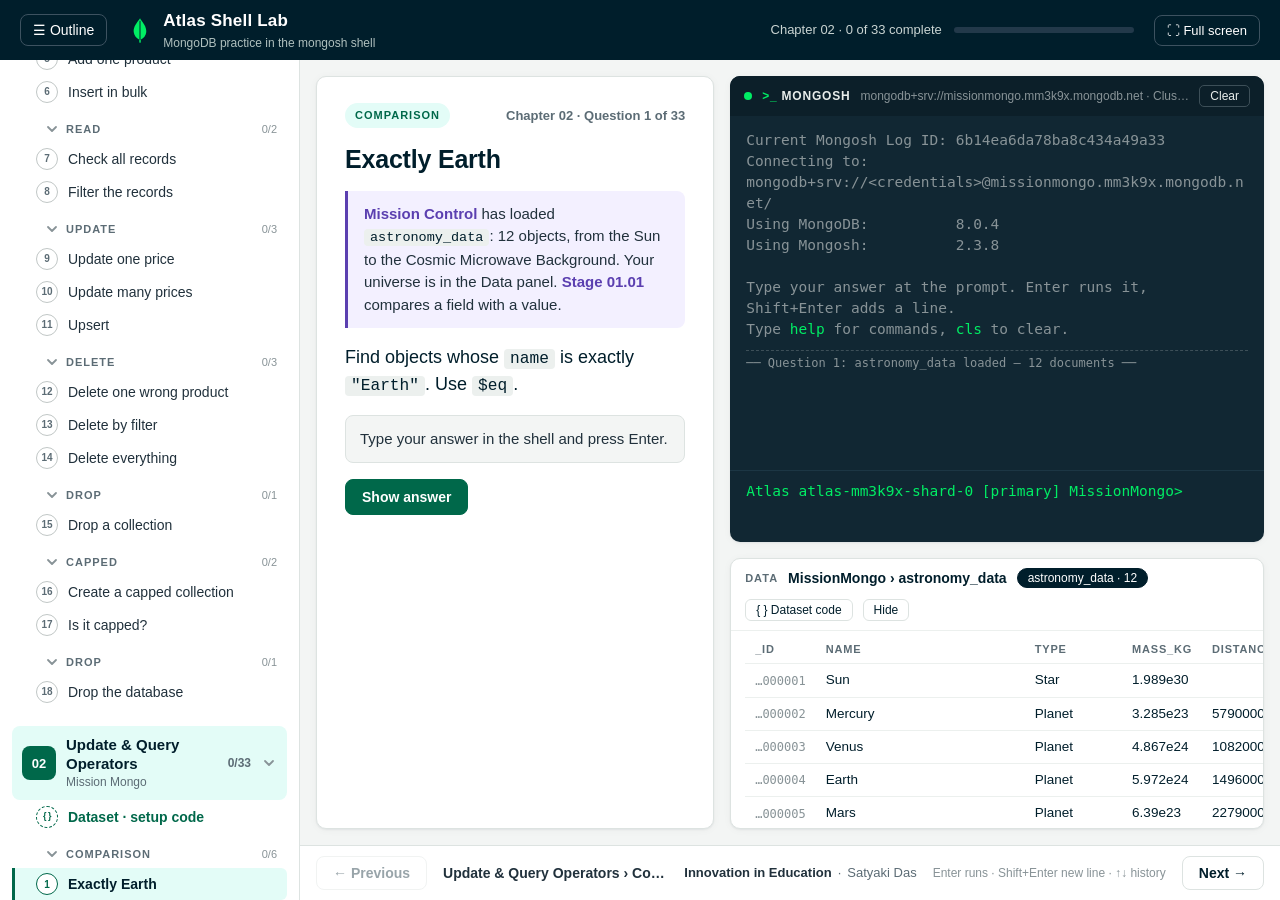
==== chapter02.html @ 0affc82a "Renumber chapters: CRUD is Chapter 01, Update & Query Operators is Chapter 02 Files follow the numbe" ====
<!doctype html>
<html lang="en">
<head>
<meta charset="utf-8">
<meta name="viewport" content="width=device-width, initial-scale=1">
<title>Update &amp; Query Operators · Atlas Shell Lab</title>
<link rel="stylesheet" href="lab.css">
</head>
<body data-chapter="ch02">
<div id="app">
  <header class="top">
    <button class="menu" id="menu" type="button" aria-controls="outline" aria-expanded="false">☰ Outline</button>
    <a class="brand" href="index.html">
      <svg viewBox="0 0 24 24" aria-hidden="true"><path d="M12.6 2.3c-.2-.4-.5-.7-.6-1.1-.2.4-.4.8-.7 1.1C9.6 4.6 5.7 8.9 6.2 13.9c.4 3.5 2.6 5.8 4.9 6.9l.4 2.9h1.1l.3-2.9c2.4-1.1 4.6-3.6 4.9-6.9.4-5-3.5-9.3-5.2-11.6z" fill="#00ED64"/><path d="M12 3.5v18" stroke="#001E2B" stroke-width=".9"/></svg>
      <span><b>Atlas Shell Lab</b><small>MongoDB practice in the mongosh shell</small></span>
    </a>
    <div class="prog" aria-live="polite"><span id="progText"></span><div class="bar"><i id="progBar"></i></div></div>
    <button class="fsbtn" id="fs" type="button">⛶ Full screen</button>
  </header>

  <div class="frame">
    <nav class="outline" id="outline" aria-label="Course outline"></nav>
    <div class="work">
      <main class="panes">
        <section class="q" id="q" aria-live="polite"></section>
        <section class="right">
          <div class="shell" id="shell">
            <div class="shbar"><span class="live"></span><span class="t">MONGOSH</span><span class="conn" id="conn"></span><button id="clr" type="button">Clear</button></div>
            <div class="out" id="out"></div>
            <div class="inrow"><span class="pr" id="prompt"></span><textarea id="cmd" rows="1" spellcheck="false" autocapitalize="off" autocomplete="off" aria-label="mongosh input"></textarea></div>
          </div>
          <div class="data" id="data">
            <div class="dhead"><b>Data</b><span class="crumbs" id="dcrumb"></span><span class="chips" id="dchips"></span><span class="sp"></span><button class="mini" id="dsBtn" type="button">{ } Dataset code</button><button class="mini" id="dtog" type="button">Hide</button></div>
            <div class="dbody" id="dbody"></div>
          </div>
        </section>
      </main>
      <footer class="bot">
        <button class="nav" id="prev" type="button">← Previous</button>
        <span class="crumb" id="crumb"></span>
        <span class="credit"><b>Innovation in Education</b><i>·</i>Satyaki Das</span>
        <span class="hint">Enter runs · Shift+Enter new line · ↑↓ history</span>
        <button class="nav" id="next" type="button">Next →</button>
      </footer>
    </div>
  </div>
  <div class="scrim" id="scrim"></div>
</div>

<script src="engine.js"></script>
<script src="ch01.js"></script>
<script src="ch02.js"></script>
<script src="lab.js"></script>
</body>
</html>
---- lab.css ----
/* ============================================================
   Atlas Shell Lab — shared styles for every chapter
   ============================================================ */
:root{
  --ink:#001E2B; --ink2:#21313C; --muted:#5C6C75; --faint:#889397;
  --page:#F3F5F4; --card:#FFFFFF; --line:#DDE3E1; --line2:#ECF0EE; --hover:#F5F8F7;
  --accent:#00684A; --accent2:#00A35C; --accentbg:#E3FCF7; --mint:#00ED64;
  --story:#946F3F; --storybg:#FEF7E3;
  --warn:#C28A00; --warnbg:#FEF7E3; --err:#C42A1C; --errbg:#FFEAE5;
  --sh-bg:#112733; --sh-bar:#0C1F29; --sh-ink:#E8EDEB; --sh-dim:#889397; --sh-str:#71F6BA; --sh-num:#C3E7FE; --sh-kw:#FFC010; --sh-err:#FF6960;
  --r:10px; --shadow:0 1px 2px rgba(0,30,43,.06),0 1px 8px rgba(0,30,43,.04);
  --side:300px; --top:60px;
}
body[data-chapter="ch02"]{ --story:#5B3FB0; --storybg:#F3F0FF; }
*{box-sizing:border-box}
html,body{height:100%;margin:0}
body{background:var(--page);color:var(--ink);font-family:Arial,Helvetica,sans-serif;font-size:16px;line-height:1.5}
code,pre,textarea,.mono{font-family:"Source Code Pro",Menlo,Consolas,"Courier New",monospace}
button{font-family:inherit;cursor:pointer}
a{color:inherit}
#app{height:100vh;display:flex;flex-direction:column}

/* ---------- top bar ---------- */
.top{height:var(--top);flex:none;display:flex;align-items:center;gap:20px;padding:0 20px;background:var(--ink);color:#fff}
.brand{display:flex;align-items:center;gap:10px;text-decoration:none;min-width:0}
.brand svg{width:26px;height:26px;flex:none}
.brand b{display:block;font-size:17px;letter-spacing:.2px}
.brand small{display:block;font-size:12px;color:#AFC0BE}
.menu{display:inline-flex;align-items:center;gap:6px;background:transparent;border:1px solid #3D5260;color:#fff;border-radius:8px;padding:7px 12px;font-size:14px}
.prog{margin-left:auto;display:flex;align-items:center;gap:12px;font-size:13px;color:#C9D4D2;white-space:nowrap}
.prog .bar{width:180px;height:6px;border-radius:3px;background:#22394A;overflow:hidden}
.prog .bar i{display:block;height:100%;width:0;background:var(--mint);border-radius:3px;transition:width .3s}
.fsbtn{background:transparent;border:1px solid #3D5260;color:#fff;border-radius:8px;padding:7px 12px;font-size:13px;white-space:nowrap}
.fsbtn:hover,.menu:hover{border-color:var(--mint)}

/* ---------- frame ---------- */
.frame{flex:1;min-height:0;display:flex}
.work{flex:1;min-width:0;display:flex;flex-direction:column}
.side-off .outline{display:none}
.panes{flex:1;min-height:0;display:grid;grid-template-columns:minmax(360px,42%) minmax(0,1fr);gap:16px;padding:16px}

/* ---------- course outline (always expanded) ---------- */
.outline{width:var(--side);flex:none;background:var(--card);border-right:1px solid var(--line);overflow-y:auto;padding:18px 0 28px}
.ol-bar{display:flex;align-items:center;gap:4px;padding:0 12px 12px 20px}
.ol-label{flex:1;white-space:nowrap;font-size:11px;font-weight:bold;letter-spacing:1.2px;text-transform:uppercase;color:var(--faint)}
.ol-act{background:none;border:0;color:var(--accent);font-size:12px;font-weight:bold;padding:4px 6px;border-radius:6px}
.ol-act:hover{background:var(--accentbg)}
.ol-hide{background:none;border:1px solid var(--line);color:var(--muted);width:26px;height:26px;border-radius:6px;font-size:15px;line-height:1;margin-left:4px}
.ol-hide:hover{color:var(--ink);border-color:var(--ink2)}
.chev{width:16px;height:16px;flex:none;color:var(--faint);transition:transform .15s}
.shut > .chap-head .chev,.topic.shut .chev{transform:rotate(-90deg)}
[hidden]{display:none !important}
.chap{margin:0 12px 18px}
.chap-head{display:grid;grid-template-columns:auto 1fr auto auto;align-items:center;gap:10px;width:100%;padding:10px;border:0;border-radius:8px;background:none;text-align:left;font-size:inherit;color:var(--ink)}
button.chap-head:hover{background:var(--hover)}
div.chap-head{grid-template-columns:1fr auto;padding:0;gap:0}
.chap-link{display:grid;grid-template-columns:auto 1fr auto;align-items:center;gap:10px;padding:10px;border-radius:8px;text-decoration:none;color:var(--ink)}
.chap-link:hover{background:var(--hover)}
.chap-tog{background:none;border:0;padding:10px 10px 10px 6px;border-radius:8px;display:grid;place-items:center}
.chap-tog:hover{background:var(--hover)}
.chap.on .chap-head{background:var(--accentbg)}
.chap.on .chap-head:hover{background:#D3F7EC}
.chap-num{width:34px;height:34px;border-radius:8px;display:grid;place-items:center;font-weight:bold;font-size:13px;background:var(--line2);color:var(--ink2)}
.chap.on .chap-num{background:var(--accent);color:#fff}
.chap-title{font-weight:bold;font-size:15px;line-height:1.25}
.chap-title small{display:block;font-weight:normal;font-size:12px;color:var(--muted);margin-top:2px}
.chap-count{font-size:12px;color:var(--muted);font-weight:bold}
.topic{display:flex;align-items:center;gap:6px;width:100%;margin:8px 0 1px;padding:5px 10px 5px 32px;background:none;border:0;border-radius:6px;text-align:left;font-size:11px;font-weight:bold;letter-spacing:1px;text-transform:uppercase;color:var(--muted)}
.topic:hover{background:var(--hover);color:var(--ink)}
.topic .tn{flex:1}
.topic .tc{font-weight:normal;letter-spacing:0;color:var(--faint)}
.qi{display:grid;grid-template-columns:22px 1fr;gap:10px;align-items:center;width:100%;padding:5px 10px 5px 21px;margin:1px 0;background:none;border:0;border-left:3px solid transparent;border-radius:0 6px 6px 0;text-align:left;text-decoration:none;font-size:14px;line-height:1.3;color:var(--ink2)}
.qi:hover{background:var(--hover)}
.qi .st{width:22px;height:22px;border-radius:50%;border:1.5px solid #C1C7C6;display:grid;place-items:center;font-size:10px;font-weight:bold;color:var(--muted);background:#fff}
.qi.done .st{background:var(--accent);border-color:var(--accent);color:#fff}
.qi.cur{background:var(--accentbg);border-left-color:var(--accent);color:var(--ink);font-weight:bold}
.qi.cur .st{border-color:var(--accent);color:var(--accent)}
.qi.cur.done .st{color:#fff}

/* ---------- question card ---------- */
.q{background:var(--card);border:1px solid var(--line);border-radius:var(--r);box-shadow:var(--shadow);padding:26px 28px;overflow:auto;display:flex;flex-direction:column;gap:16px}
.qhead{display:flex;align-items:center;gap:10px;flex-wrap:wrap}
.tag{font-size:11px;font-weight:bold;text-transform:uppercase;letter-spacing:1px;color:var(--accent);background:var(--accentbg);padding:4px 10px;border-radius:20px}
.qn{margin-left:auto;font-size:13px;color:var(--muted);font-weight:bold}
.q h1{font-size:25px;line-height:1.25;margin:0;color:var(--ink);letter-spacing:-.2px}
.story{margin:0;padding:12px 16px;background:var(--storybg);border-left:3px solid var(--story);border-radius:0 8px 8px 0;color:var(--ink2);font-size:15px}
.story b{color:var(--story)}
.ask{font-size:18px;margin:0;color:var(--ink)}
.ask code,.status code,.reveal p code,.note code,.story code{background:var(--line2);padding:1px 6px;border-radius:4px;font-size:.9em;color:var(--ink)}
table.need{border-collapse:collapse;font-size:14px;width:100%}
table.need th,table.need td{border-bottom:1px solid var(--line);padding:7px 10px;text-align:left}
table.need th{font-size:11px;text-transform:uppercase;letter-spacing:.8px;color:var(--muted);border-bottom-width:2px}
.status{border-radius:8px;padding:12px 14px;font-size:15px;border:1px solid var(--line);background:var(--page);color:var(--ink2)}
.status.hint{background:var(--warnbg);border-color:#F5C451;color:var(--ink)}
.status.err{background:var(--errbg);border-color:#F3A79F;color:var(--ink)}
.status.ok{background:var(--accentbg);border-color:#7FD8B0;color:var(--ink)}
.status.ok strong{color:var(--accent)}
.btnrow{display:flex;gap:10px;flex-wrap:wrap}
.btn{border:1px solid var(--line);background:#fff;color:var(--ink);border-radius:8px;padding:9px 16px;font-size:14px;font-weight:bold}
.btn:hover{border-color:var(--ink2)}
.btn.primary{background:var(--accent);border-color:var(--accent);color:#fff}
.btn.primary:hover{background:#00593F}
.reveal{border:1px solid var(--line);border-radius:8px;padding:14px 16px;background:#fff}
.codebox{position:relative}
.copy{position:absolute;top:8px;right:8px;border:1px solid #3D5260;background:#1C3644;color:#E8EDEB;border-radius:6px;padding:4px 10px;font-size:12px;font-weight:bold;font-family:Arial,Helvetica,sans-serif}
.copy:hover{background:#25475A;border-color:var(--mint)}
.copy.ok{background:var(--accent);border-color:var(--accent);color:#fff}
.sql .copy{background:#fff;border-color:var(--line);color:var(--ink)}
.sql .copy:hover{background:var(--hover);border-color:var(--ink2)}
.reveal pre{padding-right:84px !important}
.reveal pre{margin:0 0 12px;background:var(--sh-bg);color:var(--sh-str);padding:12px 14px;border-radius:6px;font-size:14px;white-space:pre-wrap;overflow-x:auto}
.reveal p{margin:0;color:var(--ink2);font-size:15px}
.reveal .sql{margin-top:14px;padding-top:12px;border-top:1px solid var(--line2)}
.reveal .sql span{display:block;font-size:11px;font-weight:bold;text-transform:uppercase;letter-spacing:1px;color:var(--muted);margin-bottom:6px}
.reveal .sql pre{background:var(--page);color:var(--ink);margin:0}
.fin{text-align:center;padding:40px 10px;margin:auto 0}
.fin h1{font-size:32px;margin:12px 0}

/* ---------- shell ---------- */
.right{display:flex;flex-direction:column;gap:16px;min-height:0;min-width:0}
.shell{flex:1;min-height:0;display:flex;flex-direction:column;background:var(--sh-bg);border-radius:var(--r);overflow:hidden;box-shadow:var(--shadow)}
.shbar{display:flex;align-items:center;gap:10px;background:var(--sh-bar);color:var(--sh-ink);padding:9px 14px;font-size:12px}
.shbar .t{font-weight:bold;letter-spacing:.8px}
.shbar .t::before{content:">_ ";color:var(--mint)}
.shbar .conn{color:var(--sh-dim);white-space:nowrap;overflow:hidden;text-overflow:ellipsis;flex:1}
.shbar .live{width:8px;height:8px;border-radius:50%;background:var(--mint);flex:none}
.shbar button{background:transparent;border:1px solid #3D4F58;color:var(--sh-ink);border-radius:5px;padding:3px 10px;font-size:12px}
.out{flex:1;overflow:auto;padding:14px 16px 4px;color:var(--sh-ink);font-size:14.5px;line-height:1.45}
.out .l{white-space:pre-wrap;word-break:break-word;font-family:"Source Code Pro",Menlo,Consolas,monospace}
.out .dim{color:var(--sh-dim)}
.out .pr{color:var(--mint)}
.out .er{color:var(--sh-err)}
.out .s{color:var(--sh-str)} .out .n{color:var(--sh-num)} .out .k{color:var(--sh-kw)} .out .o{color:#9DB3BD} .out .key{color:var(--sh-ink)}
.out .sep{border-top:1px dashed #3D4F58;margin:10px 0;color:var(--sh-dim);font-size:12px;padding-top:4px}
.inrow{display:flex;flex-wrap:wrap;align-items:flex-start;gap:0 8px;padding:8px 16px 14px;border-top:1px solid #1C3644;font-family:"Source Code Pro",Menlo,Consolas,monospace;font-size:14.5px}
.inrow .pr{color:var(--mint);white-space:nowrap;padding-top:2px}
#cmd{flex:1 1 240px;background:transparent;border:0;outline:0;color:#fff;font-size:14.5px;line-height:1.45;resize:none;padding:2px 0;min-height:24px;caret-color:var(--mint)}

/* ---------- data panel ---------- */
.data{height:36%;min-height:160px;background:var(--card);border:1px solid var(--line);border-radius:var(--r);box-shadow:var(--shadow);display:flex;flex-direction:column;overflow:hidden}
.data.min{height:auto;min-height:0}
.data.min .dbody{display:none}
.dhead{display:flex;align-items:center;gap:10px;padding:9px 14px;border-bottom:1px solid var(--line2);font-size:14px;flex-wrap:wrap}
.dhead b{font-size:11px;text-transform:uppercase;letter-spacing:1px;color:var(--muted)}
.crumbs{color:var(--ink);font-weight:bold}
.chips{display:flex;gap:6px;flex-wrap:wrap}
.chip{border:1px solid var(--line);background:#fff;border-radius:16px;padding:2px 10px;font-size:12px;color:var(--ink)}
.chip.on{background:var(--ink);color:#fff;border-color:var(--ink)}
.chip .cap{color:#E0B04A;font-weight:bold}
.dhead .sp{flex:1}
.dhead button.mini{border:1px solid var(--line);background:#fff;border-radius:6px;font-size:12px;padding:3px 10px;color:var(--ink)}
.dbody{flex:1;overflow:auto;padding:0 14px 8px}
.dbody table{border-collapse:collapse;font-size:13.5px;min-width:100%}
.dbody th,.dbody td{border-bottom:1px solid var(--line2);padding:6px 10px;text-align:left;white-space:nowrap}
.dbody th{color:var(--muted);font-size:11px;text-transform:uppercase;letter-spacing:.8px;position:sticky;top:0;background:#fff;padding-top:10px}
.dbody td.id{color:var(--faint);font-family:Menlo,Consolas,monospace;font-size:12px}
.dbody tr.flash td{animation:fl 1.6s ease-out}
@keyframes fl{from{background:#C0FAE6}to{background:transparent}}
.empty{color:var(--muted);font-size:14px;padding:12px 0}

/* ---------- footer ---------- */
.bot{flex:none;display:flex;align-items:center;gap:16px;padding:10px 16px;border-top:1px solid var(--line);background:var(--card)}
.bot .nav{border:1px solid var(--line);background:#fff;color:var(--ink);border-radius:8px;padding:8px 16px;font-size:14px;font-weight:bold;white-space:nowrap}
.bot .nav:hover:not(:disabled){border-color:var(--ink2)}
.bot .nav.go{background:var(--accent);border-color:var(--accent);color:#fff}
.bot .nav:disabled{opacity:.4;cursor:default}
.crumb{font-weight:bold;color:var(--ink2);font-size:14px;white-space:nowrap;overflow:hidden;text-overflow:ellipsis}
.credit{margin-left:auto;color:var(--muted);font-size:13px;white-space:nowrap}
.credit b{color:var(--ink2)}
.credit i{margin:0 6px;font-style:normal}
.hint{color:var(--faint);font-size:12px;white-space:nowrap}
.scrim{display:none}

/* ---------- responsive ---------- */
@media (max-width:1240px){
  .side-off .outline{display:block}
  .outline{position:fixed;z-index:30;top:var(--top);bottom:0;left:0;transform:translateX(-100%);transition:transform .2s;box-shadow:4px 0 24px rgba(0,30,43,.18)}
  .outline.open{transform:none}
  .scrim.on{display:block;position:fixed;inset:var(--top) 0 0 0;background:rgba(0,30,43,.3);z-index:25}
  .hint{display:none}
}
@media (max-width:900px){
  #app{height:auto;min-height:100vh}
  .top{gap:10px;padding:0 12px}
  .brand small,.prog .bar,.fsbtn{display:none}
  .panes{grid-template-columns:1fr;padding:12px}
  .q{padding:20px 18px}
  .shell{min-height:420px}
  .data{height:auto;max-height:340px}
  .bot{flex-wrap:wrap;gap:10px}
  .credit{order:5;flex-basis:100%;margin:0;text-align:center}
  .crumb{flex:1;text-align:center}
}

/* ---------- dataset setup code ---------- */
.qi.ds{color:var(--accent);font-weight:bold}
.qi.ds .st{border-style:dashed;border-color:var(--accent);color:var(--accent);font-size:9px;letter-spacing:-.5px}
.modal{position:fixed;inset:0;z-index:50;background:rgba(0,30,43,.45);display:flex;align-items:center;justify-content:center;padding:24px}
.modal-card{background:var(--card);border-radius:12px;box-shadow:0 20px 60px rgba(0,30,43,.35);width:min(820px,100%);min-width:0;max-height:calc(100vh - 48px);display:flex;flex-direction:column;gap:12px;padding:22px 24px}
.modal-head{display:flex;align-items:flex-start;gap:12px}
.modal-head > div{flex:1}
.modal-head h2{margin:8px 0 0;font-size:20px;color:var(--ink)}
.modal-x{background:none;border:1px solid var(--line);border-radius:8px;width:34px;height:34px;font-size:20px;line-height:1;color:var(--muted)}
.modal-x:hover{color:var(--ink);border-color:var(--ink2)}
.modal-note{margin:0;color:var(--ink2);font-size:15px}
.modal .codebox{min-height:0;min-width:0;display:flex}
.modal pre{flex:1;min-width:0;margin:0;overflow:auto;background:var(--sh-bg);color:var(--sh-str);padding:14px 84px 14px 16px;border-radius:8px;font-size:13.5px;line-height:1.5;white-space:pre}
.modal-foot{margin:0;color:var(--muted);font-size:13px}
.modal-foot code{background:var(--line2);padding:1px 5px;border-radius:4px}
.modal .codebox{max-height:60vh}
@media (max-width:900px){ .modal{padding:12px} .modal-card{padding:18px 16px} }
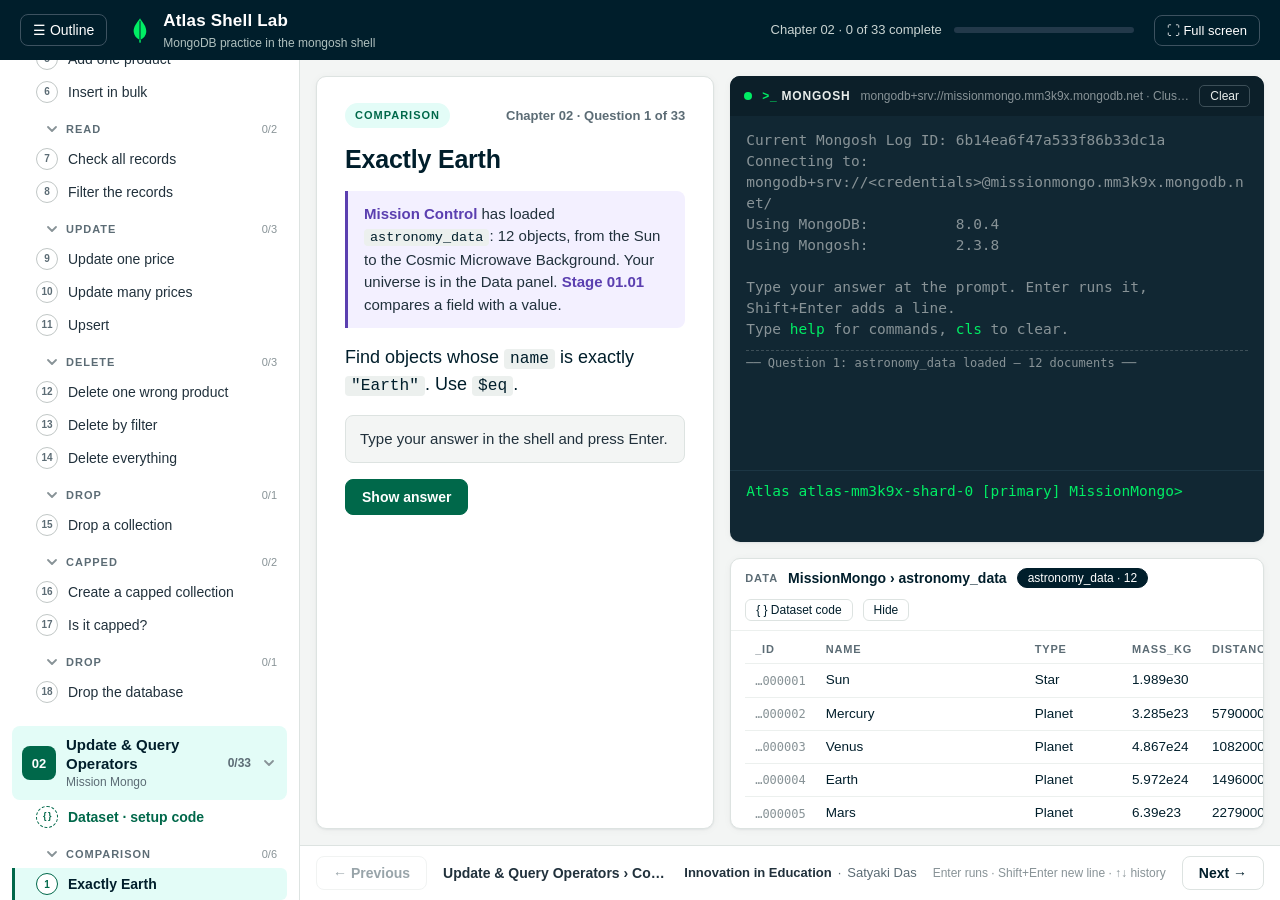
==== commit 12b7e7bc: "Add Chapter 03: Embedding & Referencing (Ancient Egypt) 19 questions built from the deck: embedded d" ====
--- a/chapter02.html
+++ b/chapter02.html
@@ -50,6 +50,7 @@
 <script src="engine.js"></script>
 <script src="ch01.js"></script>
 <script src="ch02.js"></script>
+<script src="ch03.js"></script>
 <script src="lab.js"></script>
 </body>
 </html>
--- a/lab.css
+++ b/lab.css
@@ -12,6 +12,7 @@
   --side:300px; --top:60px;
 }
 body[data-chapter="ch02"]{ --story:#5B3FB0; --storybg:#F3F0FF; }
+body[data-chapter="ch03"]{ --story:#8A5A12; --storybg:#FBF3E2; }
 *{box-sizing:border-box}
 html,body{height:100%;margin:0}
 body{background:var(--page);color:var(--ink);font-family:Arial,Helvetica,sans-serif;font-size:16px;line-height:1.5}
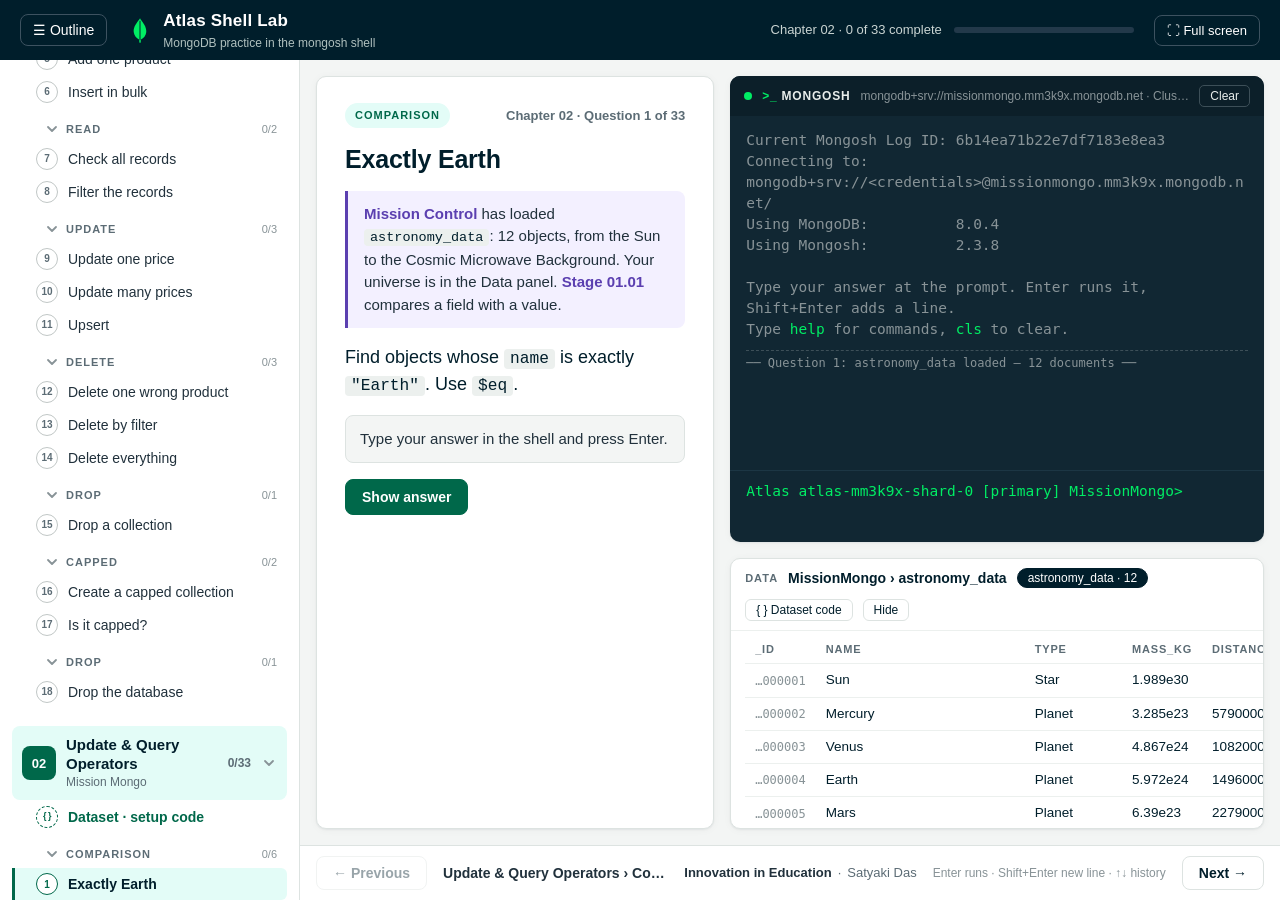
==== commit 67132ad3: "Add Chapter 04: Aggregation Pipeline (Data Factory) 16 questions from Lecture 04: the stage-by-stage" ====
--- a/chapter02.html
+++ b/chapter02.html
@@ -51,6 +51,7 @@
 <script src="ch01.js"></script>
 <script src="ch02.js"></script>
 <script src="ch03.js"></script>
+<script src="ch04.js"></script>
 <script src="lab.js"></script>
 </body>
 </html>
--- a/lab.css
+++ b/lab.css
@@ -13,6 +13,7 @@
 }
 body[data-chapter="ch02"]{ --story:#5B3FB0; --storybg:#F3F0FF; }
 body[data-chapter="ch03"]{ --story:#8A5A12; --storybg:#FBF3E2; }
+body[data-chapter="ch04"]{ --story:#B20710; --storybg:#FDEDEE; }
 *{box-sizing:border-box}
 html,body{height:100%;margin:0}
 body{background:var(--page);color:var(--ink);font-family:Arial,Helvetica,sans-serif;font-size:16px;line-height:1.5}
